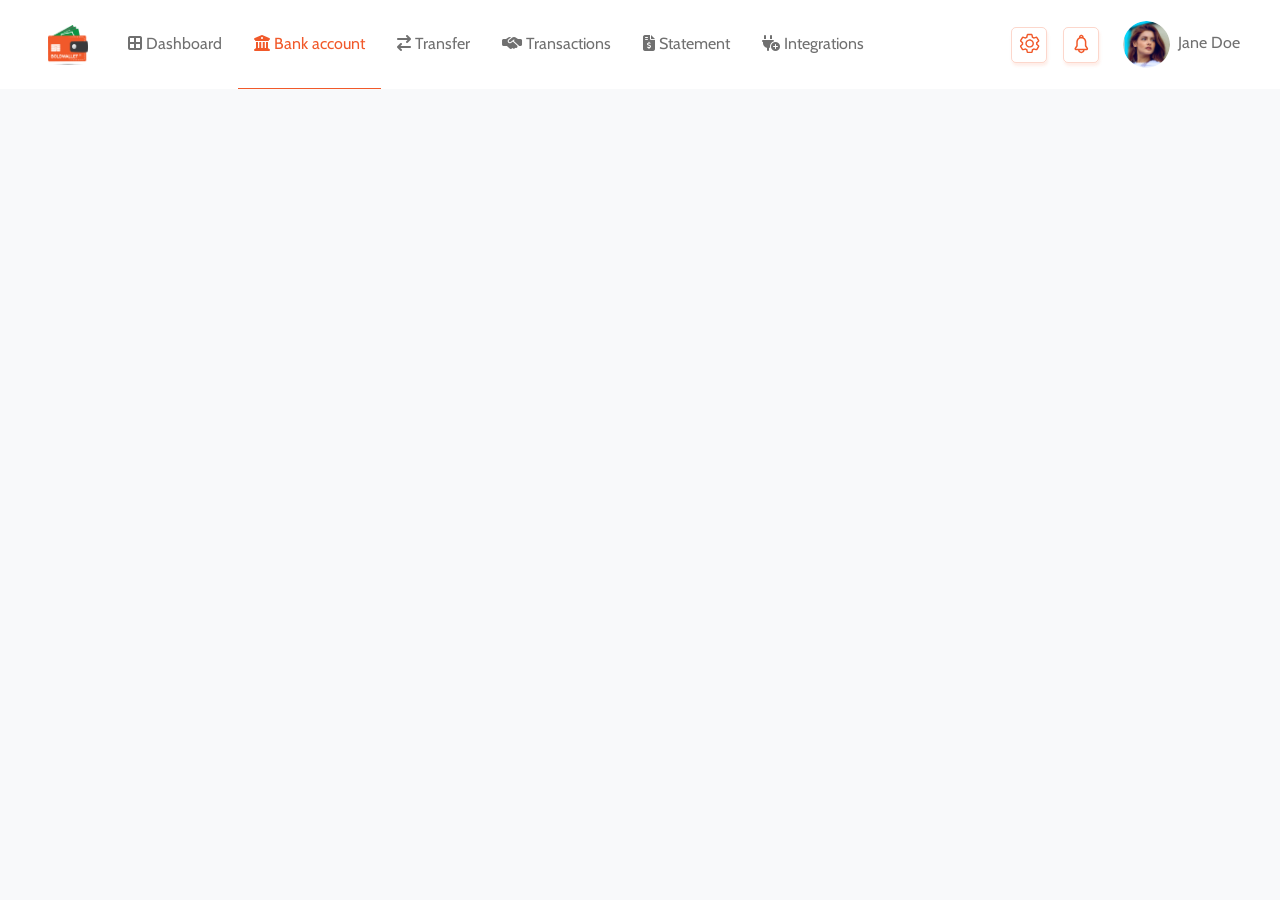
==== pages/bank.html @ c7c452b4 ":star: create pages" ====
<!DOCTYPE html>
<html lang="en">
  <head>
    <meta charset="UTF-8" />
    <meta http-equiv="X-UA-Compatible" content="IE=edge" />
    <meta name="viewport" content="width=device-width, initial-scale=1.0" />
    <title>Boldwallet | Bank</title>

    <!-- CDN -->
    <link
      href="https://cdn.jsdelivr.net/npm/bootstrap@5.1.3/dist/css/bootstrap.min.css"
      rel="stylesheet"
      integrity="sha384-1BmE4kWBq78iYhFldvKuhfTAU6auU8tT94WrHftjDbrCEXSU1oBoqyl2QvZ6jIW3"
      crossorigin="anonymous"
    />
    <link
      rel="stylesheet"
      href="https://cdnjs.cloudflare.com/ajax/libs/font-awesome/6.1.1/css/all.min.css"
      integrity="sha512-KfkfwYDsLkIlwQp6LFnl8zNdLGxu9YAA1QvwINks4PhcElQSvqcyVLLD9aMhXd13uQjoXtEKNosOWaZqXgel0g=="
      crossorigin="anonymous"
      referrerpolicy="no-referrer"
    />
    <link
      href="https://fonts.googleapis.com/css?family=Cabin:regular,500,600,700,italic,500italic,600italic,700italic"
      rel="stylesheet"
    />
    <!-- CSS -->
    <link rel="stylesheet" href="/css/dashboard.css" />
  </head>
  <body class="bg-light">
    <div class="dashboard">
      <nav class="navbar navbar-expand-xl navbar-light px-4 bg-white">
        <div class="container-fluid">
          <a id="logo" class="navbar-brand mx-4" href="/index.html">
            <img
              src="../assets/images/logo.png"
              alt=""
              width="40"
              height="40"
            />
          </a>
          <button
            class="navbar-toggler border-1 p-1"
            type="button"
            data-bs-toggle="collapse"
            data-bs-target="#navbarText"
            aria-controls="navbarText"
            aria-expanded="false"
            aria-label="Toggle navigation"
          >
            <span class="navbar-toggler-icon"></span>
          </button>
          <div class="collapse navbar-collapse" id="navbarText">
            <ul class="navbar-nav me-auto mb-2 mb-lg-0">
              <li class="nav-item">
                <a class="nav-link" href="dashboard.html">
                  <i class="fas fa-border-all"></i> Dashboard</a
                >
              </li>
              <li class="nav-item">
                <a class="nav-link visited" href="bank.html">
                  <i class="fa-solid fa-building-columns"></i> Bank account</a
                >
              </li>
              <li class="nav-item">
                <a class="nav-link" href="transfer.html">
                  <i class="fa-solid fa-arrow-right-arrow-left"></i> Transfer</a
                >
              </li>
              <li>
                <a class="nav-link" href="transaction.html">
                  <i class="fa-solid fa-handshake-simple"></i>
                  Transactions</a
                >
              </li>
              <li>
                <a class="nav-link" href="statement.html">
                  <i class="fas fa-file-invoice-dollar"></i> Statement</a
                >
              </li>
              <li>
                <a class="nav-link" href="integration.html">
                  <i class="fas fa-plug-circle-plus"></i> Integrations</a
                >
              </li>
              <li></li>
            </ul>

            <div class="nav-right d-flex align-items-center">
              <div class="d-flex mx-4">
                <a href="/" class="mx-3 text-decoration-none">
                  <img src="/assets/icons/cog.svg" alt="cog" />
                </a>

                <a href="/" class="text-decoration-none">
                  <img src="/assets/icons/bell.svg" alt="cog" />
                </a>
              </div>

              <a href="/" class="pe-3">
                <img
                  class="rounded-circle me-1"
                  src="../assets/images/profile.png"
                  alt="users profile"
                  class="profile-image"
                  width="47px"
                  height="47px"
                />
                <span>Jane Doe</span>
              </a>
            </div>
          </div>
        </div>
      </nav>
    </div>

    <!-- Bootstrap -->
    <script
      src="https://cdn.jsdelivr.net/npm/bootstrap@5.1.3/dist/js/bootstrap.bundle.min.js"
      integrity="sha384-ka7Sk0Gln4gmtz2MlQnikT1wXgYsOg+OMhuP+IlRH9sENBO0LRn5q+8nbTov4+1p"
      crossorigin="anonymous"
    ></script>
  </body>
</html>
---- css/dashboard.css ----
:root {
  /* Color */
  --primary-color: #f1592a;
  --secondary-color: red;
  --bg-light: #fbfbfb;
  --text-dark: #707070;
}

* {
  margin: 0 !important;
  padding: 0 !important;
  box-sizing: border-box !important;
}

body {
  font-family: "Cabin", sans-serif;
  color: var(--text-dark) !important;
}

a {
  text-decoration: none;
  color: var(--text-dark) !important;
}

.navbar .nav-link {
  padding: 2rem 1rem !important;
  border-bottom: 1px solid transparent;
}

.navbar .nav-link:hover {
  color: var(--primary-color) !important;
}

.nav-right div a {
  color: var(--primary-color);
  border: 1px solid rgba(243, 124, 88, 0.3);
  box-shadow: 1px 3px 3px rgba(241, 89, 42, 0.1);
  border-radius: 5px;
  font-size: 1.2rem;
  width: 36px;
  height: 36px;
  text-align: center;
}

.navbar button:focus {
  border: 1px dotted var(--text-dark);
  box-shadow: none !important;
}

.visited {
  color: var(--primary-color) !important;
  border-bottom: 1px solid var(--primary-color) !important;
}

.dashboard-container {
  max-width: 1200px;
}

/* Media Queries */
@media (max-width: 1199px) {
  .navbar {
    padding: 1.5rem !important;
  }

  .visited {
    display: none;
  }
}
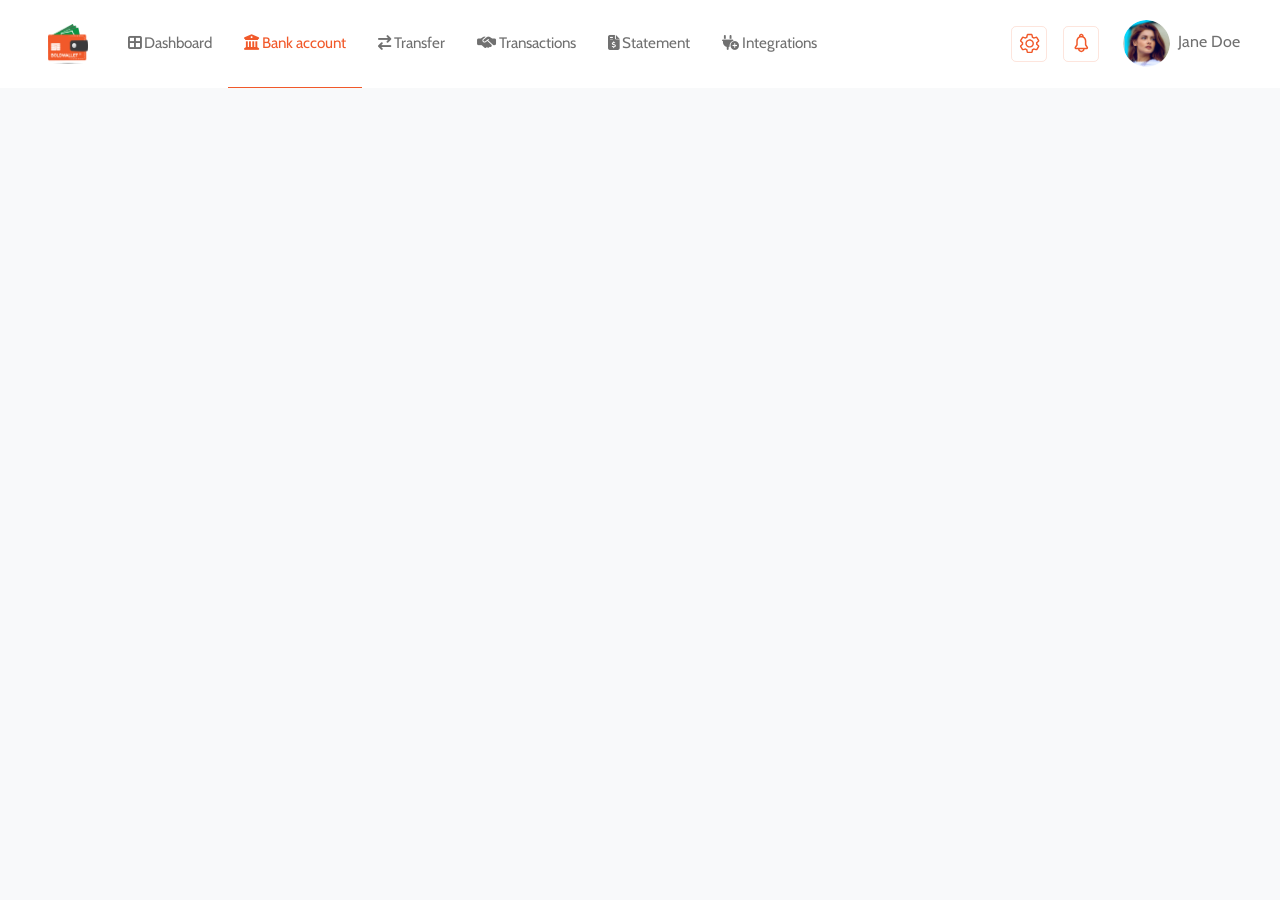
==== commit 22304710: ":zap: fix routing" ====
--- a/pages/bank.html
+++ b/pages/bank.html
@@ -25,11 +25,12 @@
       rel="stylesheet"
     />
     <!-- CSS -->
+    <link rel="stylesheet" href="/css/utilities.css" />
     <link rel="stylesheet" href="/css/dashboard.css" />
   </head>
   <body class="bg-light">
     <div class="dashboard">
-      <nav class="navbar navbar-expand-xl navbar-light px-4 bg-white">
+      <nav class="navbar navbar-expand-xl navbar-light px-4 bg-white mb-4">
         <div class="container-fluid">
           <a id="logo" class="navbar-brand mx-4" href="/index.html">
             <img
@@ -88,11 +89,11 @@
 
             <div class="nav-right d-flex align-items-center">
               <div class="d-flex mx-4">
-                <a href="/" class="mx-3 text-decoration-none">
+                <a href="/" class="border-main mx-3 text-decoration-none">
                   <img src="/assets/icons/cog.svg" alt="cog" />
                 </a>
 
-                <a href="/" class="text-decoration-none">
+                <a href="/" class="border-main text-decoration-none">
                   <img src="/assets/icons/bell.svg" alt="cog" />
                 </a>
               </div>
--- a/css/utilities.css
+++ b/css/utilities.css
@@ -0,0 +1,52 @@
+/* Color */
+.primary-color {
+  color: var(--primary-color);
+}
+.secondary-color {
+  color: var(--secondary-color);
+}
+.tertiary-color {
+  color: var(--tertiary-color);
+}
+
+/* Background */
+.bg-primary {
+  background-color: var(--primary-color) !important;
+}
+.bg-secondary {
+  background-color: var(--secondary-color) !important ;
+}
+.bg-tertiary {
+  background-color: var(--tertiary-color) !important;
+}
+
+.dot {
+  width: 10px !important;
+  height: 10px !important;
+  border-radius: 50%;
+}
+
+/* Border */
+.border-main {
+  border: 1px solid rgba(243, 124, 88, 0.2);
+  border-radius: 5px;
+  outline: none;
+}
+
+/* Highlight */
+.highlight {
+  display: inline-block;
+  padding: 0.2rem 0.5rem !important;
+  border-radius: 3px;
+  font-size: 0.9rem;
+  opacity: 0.7;
+}
+
+.highlight-red {
+  background: #ffe5e6;
+  color: red;
+}
+.highlight-green {
+  background: #ebffec;
+  color: green;
+}
--- a/css/dashboard.css
+++ b/css/dashboard.css
@@ -1,9 +1,11 @@
 :root {
   /* Color */
   --primary-color: #f1592a;
-  --secondary-color: red;
+  --secondary-color: #36a681;
+  --tertiary-color: #fae4dd;
   --bg-light: #fbfbfb;
   --text-dark: #707070;
+  --text-light: #ffffff;
 }
 
 * {
@@ -25,6 +27,7 @@
 .navbar .nav-link {
   padding: 2rem 1rem !important;
   border-bottom: 1px solid transparent;
+  font-size: 0.95rem;
 }
 
 .navbar .nav-link:hover {
@@ -33,8 +36,6 @@
 
 .nav-right div a {
   color: var(--primary-color);
-  border: 1px solid rgba(243, 124, 88, 0.3);
-  box-shadow: 1px 3px 3px rgba(241, 89, 42, 0.1);
   border-radius: 5px;
   font-size: 1.2rem;
   width: 36px;
@@ -56,6 +57,86 @@
   max-width: 1200px;
 }
 
+/* Container */
+.content-container {
+  max-width: 1200px !important;
+  margin: 0 auto !important;
+  padding: 1rem 1.5rem !important;
+}
+
+.card {
+  padding: 1.5rem !important;
+}
+
+/* Dashboard */
+.dashboard-home {
+  display: grid;
+  grid-template-columns: 3fr 1fr;
+  column-gap: 3rem;
+}
+
+/* Grid Container */
+.grid-container .stat {
+  display: grid;
+  grid-template-columns: repeat(auto-fit, minmax(150px, 1fr));
+  column-gap: 2rem;
+  row-gap: 0.5rem;
+}
+
+.grid-container .stat a {
+  color: #333 !important;
+  transition: 0.15s ease-in-out;
+}
+
+.grid-container .stat a:hover,
+.grid-container .stat a:focus {
+  background: var(--primary-color);
+  color: var(--text-light) !important;
+}
+
+/* Reports */
+.reports-card {
+  display: grid;
+  grid-template-columns: 2fr 2fr 1fr;
+  column-gap: 1rem;
+  background: #fff;
+}
+
+.reports-stat {
+  position: relative;
+}
+
+.reports-stat svg {
+  width: 175px;
+  height: 175px;
+}
+
+.stats-value {
+  position: absolute;
+  top: 50px;
+  left: 65px;
+}
+
+.date {
+  background: #fff;
+  align-self: start;
+}
+
+/* Invoices */
+.invoices p,
+.invoices span {
+  font-size: 0.8rem;
+}
+
+/* History */
+.history h3 {
+  font-size: 0.9rem;
+}
+
+.history p {
+  font-size: 0.9rem;
+}
+
 /* Media Queries */
 @media (max-width: 1199px) {
   .navbar {
@@ -66,3 +147,34 @@
     display: none;
   }
 }
+
+@media (max-width: 1000px) {
+  /* Dashboard */
+  .dashboard-home {
+    display: grid;
+    grid-template-columns: 1fr;
+  }
+}
+
+@media (max-width: 600px) {
+  .reports-card {
+    grid-template-columns: 1fr;
+    align-items: center;
+    justify-items: center;
+  }
+
+  .date {
+    justify-self: center;
+    margin-top: 1rem !important;
+  }
+
+  .reports-container {
+    text-align: center;
+    margin-bottom: 1rem !important;
+  }
+
+  .reports-stat svg {
+    width: 160px;
+    height: 160px;
+  }
+}
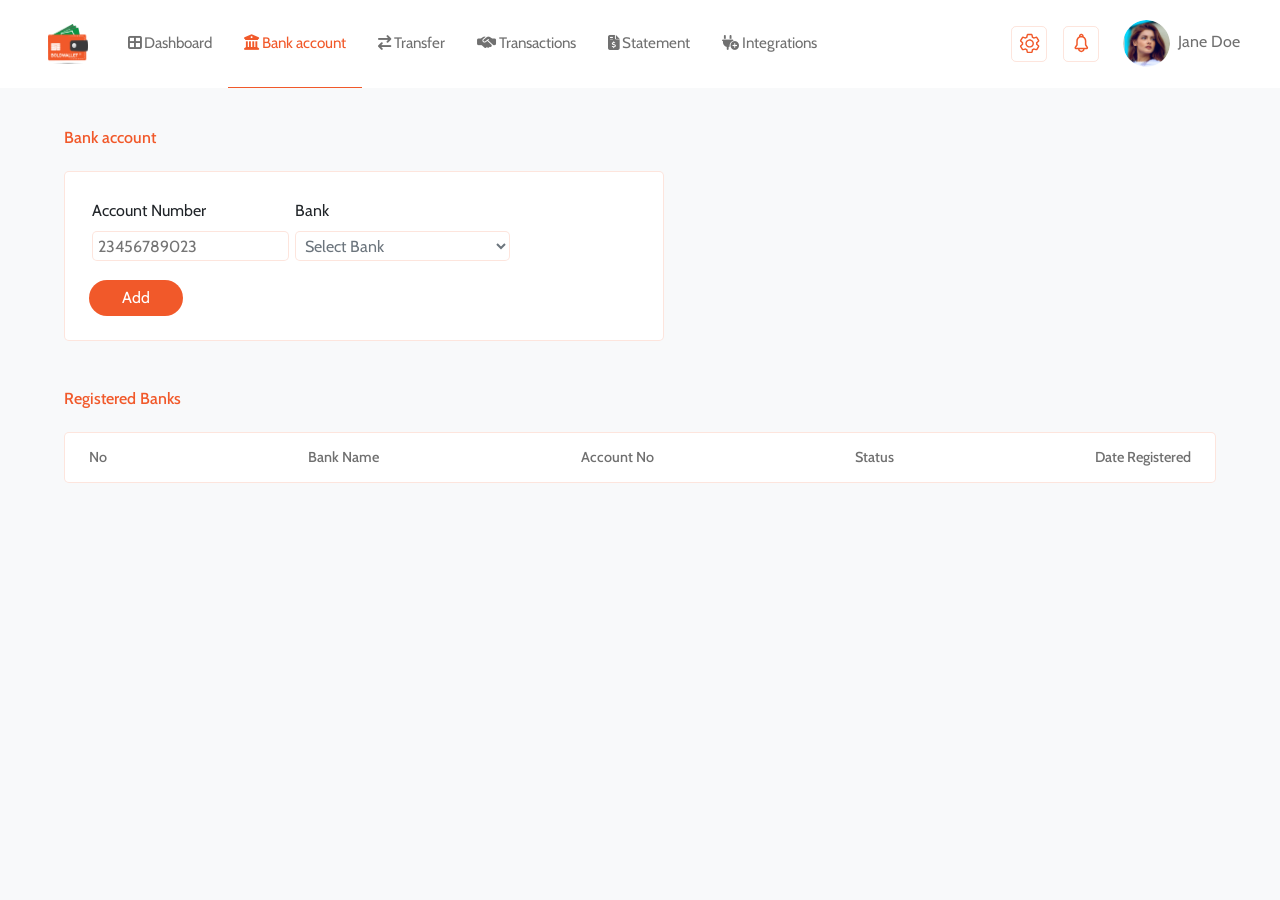
==== commit fe8eb72f: "Add bank page" ====
--- a/pages/bank.html
+++ b/pages/bank.html
@@ -29,7 +29,7 @@
     <link rel="stylesheet" href="/css/dashboard.css" />
   </head>
   <body class="bg-light">
-    <div class="dashboard">
+    <main class="dashboard">
       <nav class="navbar navbar-expand-xl navbar-light px-4 bg-white mb-4">
         <div class="container-fluid">
           <a id="logo" class="navbar-brand mx-4" href="/index.html">
@@ -113,7 +113,82 @@
           </div>
         </div>
       </nav>
-    </div>
+    </main>
+
+    <!-- Main container -->
+    <section id="bank" class="content-container">
+      <div class="bank-container mb-5">
+        <h2 class="fs-6 primary-color mb-4">Bank account</h2>
+        <div class="card border-main">
+          <form action="">
+            <div class="mb-3">
+              <div class="form-content">
+                <label for="account-number" class="text-dark mb-2"
+                  >Account Number</label
+                >
+                <input
+                  class="border-main"
+                  type="number"
+                  name="account-number"
+                  id="account-number"
+                  placeholder="23456789023"
+                  required
+                />
+              </div>
+
+              <div class="form-content">
+                <label for="bank" class="text-dark mb-2">Bank</label>
+                <select
+                  name="Select Bank"
+                  id="bank"
+                  required
+                  class="border-main bg-white text-secondary"
+                >
+                  <option value="Select Bank">Select Bank</option>
+                  <option value="First Bank">First Bank</option>
+                  <option value="Zenith Bank">Zenith Bank</option>
+                  <option value="First City Monument Bank">
+                    First City Monuement Bank
+                  </option>
+                  <option value="Access Bank">Access Bank</option>
+                  <option value="United Bank for Africa">
+                    United Bank for Africa
+                  </option>
+                  <option value="Guaranty Trust Bank">
+                    Guaranty Trust Bank
+                  </option>
+                  <option value="Sterling Bank">Sterling Bank</option>
+                  <option value="Fidelity Bank">Fidelity Bank</option>
+                  <option value="Union Bank">Union Bank</option>
+                  <option value="Eco Bank">Eco Bank</option>
+                  <option value="Unity Bank">Unity Bank</option>
+                  <option value="Heritage Bank">Heritage Bank</option>
+                  <option value="Standard Chartered">Standard Chartered</option>
+                  <option value="Wema Bank">Wema Bank</option>
+                  <option value="Titan Trust Bank">Titan Trust Bank</option>
+                  <option value="Kuda">Kuda</option>
+                </select>
+              </div>
+            </div>
+
+            <button type="submit" class="btn btn-primary">Add</button>
+          </form>
+        </div>
+      </div>
+
+      <div>
+        <h2 class="fs-6 primary-color mb-4">Registered Banks</h2>
+      </div>
+      <div
+        class="bank-register d-flex flex-wrap justify-content-between border-main bg-white py-3 px-4"
+      >
+        <h3>No</h3>
+        <h3>Bank Name</h3>
+        <h3>Account No</h3>
+        <h3>Status</h3>
+        <h3>Date Registered</h3>
+      </div>
+    </section>
 
     <!-- Bootstrap -->
     <script
--- a/css/utilities.css
+++ b/css/utilities.css
@@ -18,6 +18,31 @@
 }
 .bg-tertiary {
   background-color: var(--tertiary-color) !important;
+}
+
+/* Button */
+.btn {
+  display: inline-block !important;
+  padding: 0.3rem 2rem !important;
+  outline: none !important;
+  cursor: pointer !important;
+  border: 1px solid transparent !important;
+  border-radius: 20px;
+}
+
+.btn-primary {
+  background: var(--primary-color) !important;
+  color: var(--text-light) !important;
+}
+.btn-primary:hover {
+  background: inherit !important;
+  color: var(--primary-color) !important;
+  border: 1px solid var(--primary-color) !important;
+}
+
+.btn-secondary {
+  background: var(--secondary-color);
+  color: var(--text-light);
 }
 
 .dot {
@@ -50,3 +75,13 @@
   background: #ebffec;
   color: green;
 }
+
+/* Input */
+input::-webkit-outer-spin-button,
+input::-webkit-inner-spin-button {
+  -webkit-appearance: none;
+  margin: 0;
+}
+input[type="number"] {
+  -moz-appearance: textfield;
+}
--- a/css/dashboard.css
+++ b/css/dashboard.css
@@ -137,6 +137,35 @@
   font-size: 0.9rem;
 }
 
+/* Bank Register */
+.bank-register h3 {
+  font-size: 0.9rem;
+}
+
+.bank-container {
+  max-width: 600px;
+}
+
+/* Form */
+.form-content {
+  margin: 0.2rem !important;
+}
+
+.form-content label {
+  display: block;
+}
+
+.form-content input,
+.form-content select {
+  width: 100%;
+  height: 30px;
+  padding: 0 0.3rem !important;
+}
+
+form > div {
+  display: flex;
+}
+
 /* Media Queries */
 @media (max-width: 1199px) {
   .navbar {
